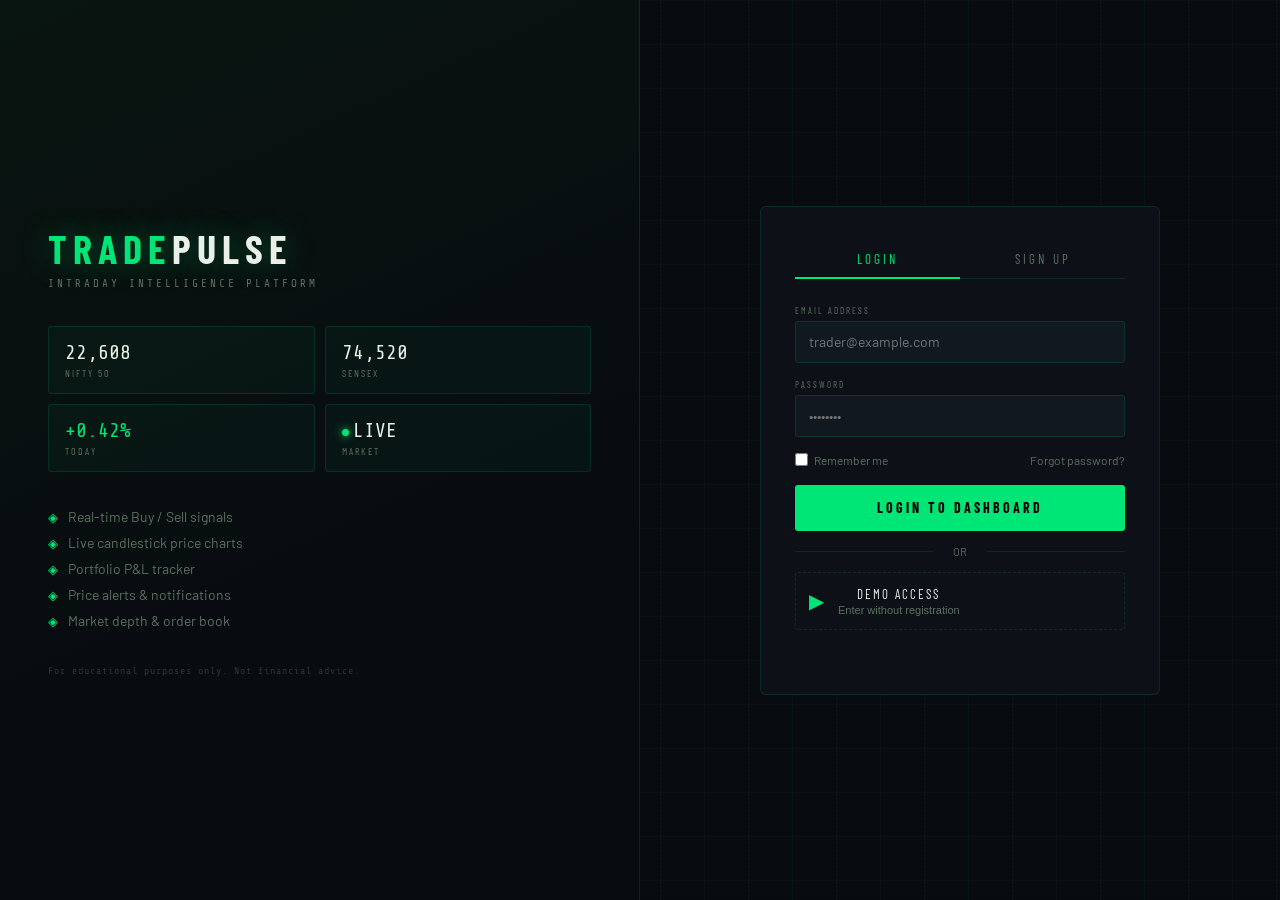
==== login.html @ 4182747b "TradePulse AI trading platform with real NSE market data - Flask backend serving real prices, indice" ====
<!DOCTYPE html>
<html lang="en">
<head>
<meta charset="UTF-8"/>
<meta name="viewport" content="width=device-width, initial-scale=1.0"/>
<title>TradePulse — Login</title>
<style>
@import url('https://fonts.googleapis.com/css2?family=Share+Tech+Mono&family=Barlow+Condensed:wght@400;600;700&family=Barlow:wght@300;400;500&display=swap');

*,*::before,*::after{box-sizing:border-box;margin:0;padding:0}
:root{
  --bg:#080c10;--bg2:#0d1117;--bg3:#111820;
  --border:rgba(0,200,120,0.15);--border2:rgba(0,200,120,0.3);
  --green:#00e676;--red:#ff4b4b;--amber:#ffb800;
  --text:#e8f0e8;--muted:#5a7060;
  --mono:'Share Tech Mono',monospace;
  --sans:'Barlow',sans-serif;
  --cond:'Barlow Condensed',sans-serif;
}
html,body{height:100%;font-family:var(--sans);background:var(--bg);color:var(--text);overflow-x:hidden}

/* GRID BG */
body::before{content:'';position:fixed;inset:0;z-index:0;
  background-image:linear-gradient(rgba(0,230,118,0.04) 1px,transparent 1px),linear-gradient(90deg,rgba(0,230,118,0.04) 1px,transparent 1px);
  background-size:44px 44px;animation:gridMove 25s linear infinite;pointer-events:none}
@keyframes gridMove{from{background-position:0 0}to{background-position:44px 44px}}

/* SCANLINES */
body::after{content:'';position:fixed;inset:0;z-index:0;
  background:repeating-linear-gradient(0deg,transparent,transparent 2px,rgba(0,0,0,0.04) 2px,rgba(0,0,0,0.04) 4px);
  pointer-events:none}

.page{position:relative;z-index:1;display:grid;grid-template-columns:1fr 1fr;min-height:100vh}

/* LEFT */
.left{background:linear-gradient(155deg,#091510 0%,#080c10 60%);border-right:1px solid var(--border);
  padding:56px 48px;display:flex;flex-direction:column;justify-content:center;gap:36px}
.brand-logo{font-family:var(--cond);font-size:40px;font-weight:700;letter-spacing:6px;
  color:var(--green);text-shadow:0 0 30px rgba(0,230,118,0.35)}
.brand-logo span{color:var(--text)}
.brand-tag{font-family:var(--mono);font-size:11px;letter-spacing:3px;color:var(--muted);margin-top:5px}
.stats-grid{display:grid;grid-template-columns:1fr 1fr;gap:10px}
.stat{background:rgba(0,230,118,0.04);border:1px solid var(--border);border-radius:4px;padding:14px 16px}
.stat-val{font-family:var(--mono);font-size:20px;color:var(--text);margin-bottom:3px}
.stat-val.up{color:var(--green)}
.stat-lbl{font-family:var(--cond);font-size:10px;letter-spacing:2px;color:var(--muted);text-transform:uppercase}
.features{display:flex;flex-direction:column;gap:9px}
.feat{display:flex;align-items:center;gap:10px;font-size:14px;color:var(--muted)}
.feat-icon{color:var(--green);font-size:13px;flex-shrink:0}
.disc{font-family:var(--mono);font-size:10px;color:var(--muted);opacity:0.4;letter-spacing:1px}

/* RIGHT */
.right{display:flex;align-items:center;justify-content:center;padding:40px}
.card{width:100%;max-width:400px;background:var(--bg2);border:1px solid var(--border);border-radius:6px;padding:34px}

/* TABS */
.tabs{display:flex;margin-bottom:26px;border-bottom:1px solid var(--border)}
.tab{flex:1;background:none;border:none;padding:10px;cursor:pointer;
  font-family:var(--cond);font-size:13px;letter-spacing:3px;color:var(--muted);
  text-transform:uppercase;border-bottom:2px solid transparent;margin-bottom:-1px;transition:all 0.2s}
.tab.active{color:var(--green);border-bottom-color:var(--green)}
.tab:hover{color:var(--text)}

/* FORM */
.fg{margin-bottom:16px}
.fl{display:block;font-family:var(--cond);font-size:9px;letter-spacing:2px;color:var(--muted);margin-bottom:5px;text-transform:uppercase}
.fi{width:100%;background:var(--bg3);border:1px solid var(--border);border-radius:3px;
  height:42px;padding:0 13px;color:var(--text);font-family:var(--sans);font-size:14px;
  outline:none;transition:border-color 0.2s;-webkit-appearance:none}
.fi:focus{border-color:var(--green);box-shadow:0 0 10px rgba(0,230,118,0.1)}
.fi option{background:var(--bg2)}
select.fi{cursor:pointer}

.rem-row{display:flex;justify-content:space-between;align-items:center;margin-bottom:18px;font-size:12px}
.ck-lbl{display:flex;align-items:center;gap:6px;color:var(--muted);cursor:pointer}
.ck-lbl input{accent-color:var(--green)}
.fgt{color:var(--muted);text-decoration:none;font-size:12px;transition:color 0.2s}
.fgt:hover{color:var(--green)}

.btn-login{width:100%;height:46px;background:var(--green);color:#000;border:none;border-radius:3px;
  cursor:pointer;font-family:var(--cond);font-size:14px;font-weight:700;letter-spacing:3px;
  text-transform:uppercase;transition:all 0.2s;margin-bottom:14px}
.btn-login:hover{background:#00ff88;box-shadow:0 0 20px rgba(0,230,118,0.3)}

.divider{text-align:center;position:relative;margin:0 0 14px;font-size:11px;color:var(--muted)}
.divider::before,.divider::after{content:'';position:absolute;top:50%;width:42%;height:0.5px;background:var(--border)}
.divider::before{left:0}.divider::after{right:0}

.demo-btn{display:flex;align-items:center;gap:14px;padding:13px;border:1px dashed var(--border);
  border-radius:3px;cursor:pointer;transition:border-color 0.2s;width:100%;background:none}
.demo-btn:hover{border-color:var(--green)}
.demo-icon{color:var(--green);font-size:20px;line-height:1}
.demo-title{font-family:var(--cond);font-size:13px;letter-spacing:2px;color:var(--text);display:block}
.demo-sub{font-size:11px;color:var(--muted);margin-top:2px;display:block}

.err{margin-top:12px;font-size:12px;color:var(--red);font-family:var(--mono);letter-spacing:1px;
  min-height:18px;text-align:center}

/* BLINK */
@keyframes blink{0%,100%{opacity:1}50%{opacity:0.2}}
.live-dot{display:inline-block;width:7px;height:7px;border-radius:50%;background:var(--green);
  box-shadow:0 0 8px var(--green);animation:blink 1.4s infinite;vertical-align:middle;margin-right:4px}

@media(max-width:768px){.page{grid-template-columns:1fr}.left{display:none}}
</style>
</head>
<body>
<div class="page">

  <!-- LEFT BRANDING -->
  <div class="left">
    <div>
      <div class="brand-logo">TRADE<span>PULSE</span></div>
      <div class="brand-tag">INTRADAY INTELLIGENCE PLATFORM</div>
    </div>
    <div class="stats-grid">
      <div class="stat"><div class="stat-val" id="lNifty">22,608</div><div class="stat-lbl">NIFTY 50</div></div>
      <div class="stat"><div class="stat-val" id="lSensex">74,520</div><div class="stat-lbl">SENSEX</div></div>
      <div class="stat"><div class="stat-val up">+0.42%</div><div class="stat-lbl">TODAY</div></div>
      <div class="stat"><div class="stat-val"><span class="live-dot"></span>LIVE</div><div class="stat-lbl">MARKET</div></div>
    </div>
    <div class="features">
      <div class="feat"><span class="feat-icon">◈</span> Real-time Buy / Sell signals</div>
      <div class="feat"><span class="feat-icon">◈</span> Live candlestick price charts</div>
      <div class="feat"><span class="feat-icon">◈</span> Portfolio P&amp;L tracker</div>
      <div class="feat"><span class="feat-icon">◈</span> Price alerts &amp; notifications</div>
      <div class="feat"><span class="feat-icon">◈</span> Market depth &amp; order book</div>
    </div>
    <div class="disc">For educational purposes only. Not financial advice.</div>
  </div>

  <!-- RIGHT FORM -->
  <div class="right">
    <div class="card">
      <div class="tabs">
        <button class="tab active" id="tabLogin" onclick="switchTab('login')">LOGIN</button>
        <button class="tab" id="tabSignup" onclick="switchTab('signup')">SIGN UP</button>
      </div>

      <!-- LOGIN -->
      <div id="loginForm">
        <div class="fg"><label class="fl">Email Address</label><input type="email" class="fi" id="loginEmail" placeholder="trader@example.com"/></div>
        <div class="fg"><label class="fl">Password</label><input type="password" class="fi" id="loginPass" placeholder="••••••••"/></div>
        <div class="rem-row">
          <label class="ck-lbl"><input type="checkbox"/> Remember me</label>
          <a href="#" class="fgt">Forgot password?</a>
        </div>
        <button class="btn-login" onclick="handleLogin()" id="loginBtn">LOGIN TO DASHBOARD</button>
        <div class="divider">OR</div>
        <button class="demo-btn" onclick="demoLogin()">
          <span class="demo-icon">▶</span>
          <span><span class="demo-title">DEMO ACCESS</span><span class="demo-sub">Enter without registration</span></span>
        </button>
      </div>

      <!-- SIGNUP -->
      <div id="signupForm" style="display:none">
        <div class="fg"><label class="fl">Full Name</label><input type="text" class="fi" id="signupName" placeholder="Your Full Name"/></div>
        <div class="fg"><label class="fl">Email Address</label><input type="email" class="fi" id="signupEmail" placeholder="trader@example.com"/></div>
        <div class="fg"><label class="fl">Password</label><input type="password" class="fi" id="signupPass" placeholder="Minimum 6 characters"/></div>
        <div class="fg">
          <label class="fl">Trading Experience</label>
          <select class="fi" id="signupExp">
            <option value="">Select level...</option>
            <option>Beginner (0–1 year)</option>
            <option>Intermediate (1–3 years)</option>
            <option>Expert (3+ years)</option>
          </select>
        </div>
        <button class="btn-login" onclick="handleSignup()">CREATE ACCOUNT</button>
      </div>

      <div class="err" id="errMsg"></div>
    </div>
  </div>
</div>

<script>
// Animate live stats
setInterval(()=>{
  const n=document.getElementById('lNifty'), s=document.getElementById('lSensex');
  if(n) n.textContent=(22600+Math.random()*40).toFixed(0).replace(/\B(?=(\d{3})+(?!\d))/g,',');
  if(s) s.textContent=(74500+Math.random()*80).toFixed(0).replace(/\B(?=(\d{3})+(?!\d))/g,',');
},2000);

function switchTab(t){
  document.getElementById('loginForm').style.display  = t==='login'  ?'block':'none';
  document.getElementById('signupForm').style.display = t==='signup' ?'block':'none';
  document.getElementById('tabLogin').classList.toggle('active',  t==='login');
  document.getElementById('tabSignup').classList.toggle('active', t==='signup');
  document.getElementById('errMsg').textContent='';
}
function showErr(m){document.getElementById('errMsg').textContent=m}

function handleLogin(){
  const email=document.getElementById('loginEmail').value.trim();
  const pass =document.getElementById('loginPass').value;
  if(!email||!pass){showErr('⚠ Please fill all fields');return}
  const users=JSON.parse(localStorage.getItem('tp_users')||'[]');
  const user =users.find(u=>u.email===email&&u.pass===pass);
  if(!user){showErr('⚠ Invalid email or password');return}
  localStorage.setItem('tp_loggedin',JSON.stringify({name:user.name,email:user.email}));
  document.getElementById('loginBtn').textContent='LOADING...';
  setTimeout(()=>{window.location.href='index.html'},500);
}
function handleSignup(){
  const name =document.getElementById('signupName').value.trim();
  const email=document.getElementById('signupEmail').value.trim();
  const pass =document.getElementById('signupPass').value;
  if(!name||!email||!pass){showErr('⚠ Please fill all fields');return}
  if(pass.length<6){showErr('⚠ Password must be 6+ characters');return}
  const users=JSON.parse(localStorage.getItem('tp_users')||'[]');
  if(users.find(u=>u.email===email)){showErr('⚠ Email already registered');return}
  users.push({name,email,pass});
  localStorage.setItem('tp_users',JSON.stringify(users));
  localStorage.setItem('tp_loggedin',JSON.stringify({name,email}));
  setTimeout(()=>{window.location.href='index.html'},300);
}
function demoLogin(){
  localStorage.setItem('tp_loggedin',JSON.stringify({name:'Demo Trader',email:'demo@tradepulse.in'}));
  window.location.href='index.html';
}
document.addEventListener('keydown',e=>{
  if(e.key!=='Enter')return;
  const isLogin=document.getElementById('loginForm').style.display!=='none';
  isLogin?handleLogin():handleSignup();
});
</script>
</body>
</html>
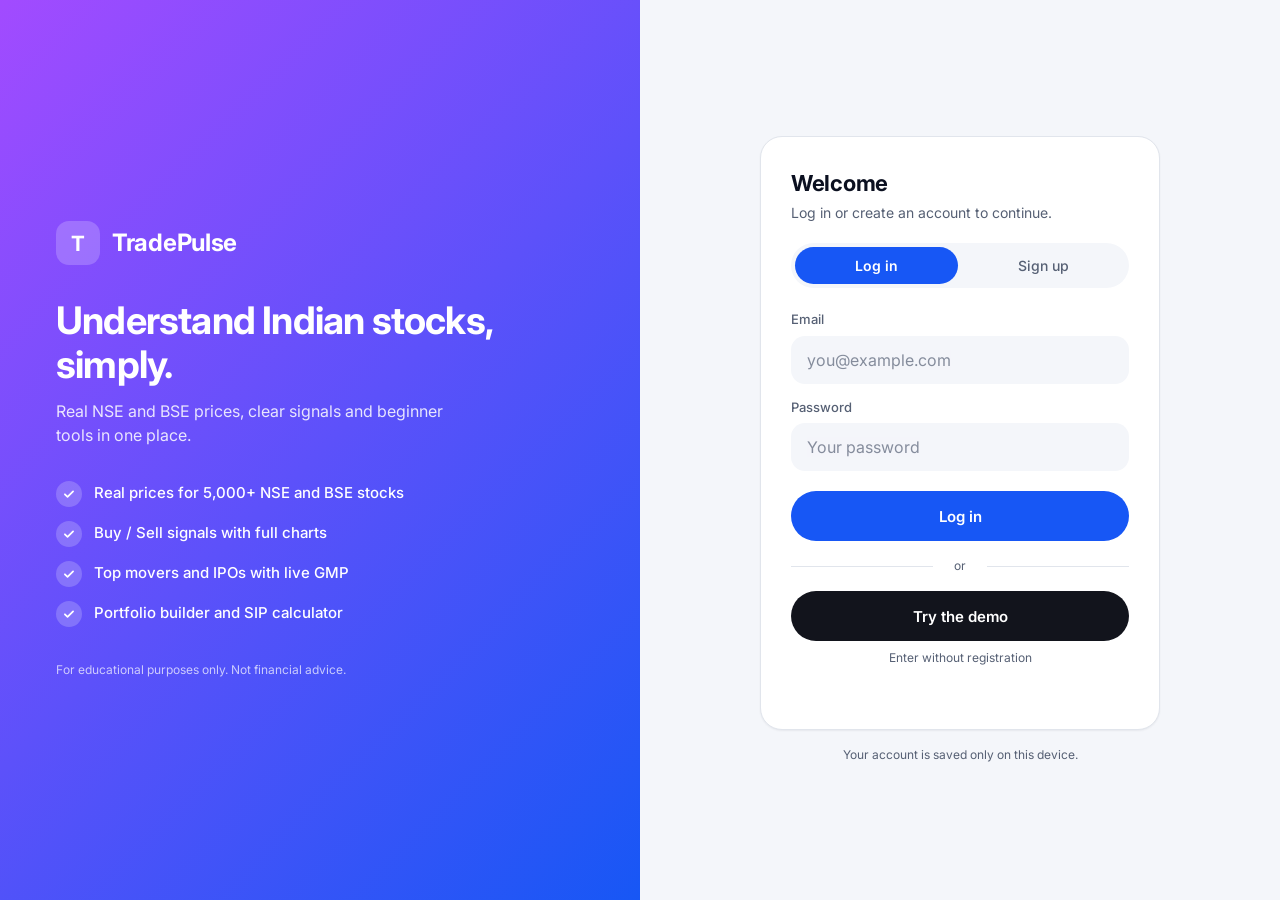
==== commit 981bbdf5: "Login page in the new design - Gradient brand panel with the app's real features, clean form card, l" ====
--- a/login.html
+++ b/login.html
@@ -2,106 +2,91 @@
 <html lang="en">
 <head>
 <meta charset="UTF-8"/>
-<meta name="viewport" content="width=device-width, initial-scale=1.0"/>
+<meta name="viewport" content="width=device-width, initial-scale=1.0, viewport-fit=cover"/>
 <title>TradePulse — Login</title>
+<!-- phone app (PWA): install from the browser, opens full-screen like an app -->
+<link rel="manifest" href="/manifest.json"/>
+<meta name="theme-color" content="#f4f6fa" id="themeMeta"/>
+<link rel="icon" href="/icon-192.png"/>
+<link rel="apple-touch-icon" href="/apple-touch-icon.png"/>
+<meta name="mobile-web-app-capable" content="yes"/>
+<meta name="apple-mobile-web-app-capable" content="yes"/>
+<meta name="apple-mobile-web-app-status-bar-style" content="default"/>
+<script>
+// same light / dark look as the app
+try{document.documentElement.dataset.theme=localStorage.getItem('tp_theme')||'light'}catch(e){document.documentElement.dataset.theme='light'}
+if(document.documentElement.dataset.theme==='dark')document.getElementById('themeMeta').content='#0b0b0d';
+if('serviceWorker' in navigator&&location.protocol.startsWith('http'))navigator.serviceWorker.register('/sw.js').catch(()=>{});
+// start waking the free server while the user logs in (it sleeps after 15 min without visitors)
+if(location.protocol.startsWith('http')&&location.port!=='5500')fetch('/api/status').catch(()=>{});</script>
 <style>
-@import url('https://fonts.googleapis.com/css2?family=Share+Tech+Mono&family=Barlow+Condensed:wght@400;600;700&family=Barlow:wght@300;400;500&display=swap');
+@import url('https://fonts.googleapis.com/css2?family=Inter:wght@400;500;600;700&display=swap');
 
 *,*::before,*::after{box-sizing:border-box;margin:0;padding:0}
 :root{
-  --bg:#080c10;--bg2:#0d1117;--bg3:#111820;
-  --border:rgba(0,200,120,0.15);--border2:rgba(0,200,120,0.3);
-  --green:#00e676;--red:#ff4b4b;--amber:#ffb800;
-  --text:#e8f0e8;--muted:#5a7060;
-  --mono:'Share Tech Mono',monospace;
-  --sans:'Barlow',sans-serif;
-  --cond:'Barlow Condensed',sans-serif;
-}
-html,body{height:100%;font-family:var(--sans);background:var(--bg);color:var(--text);overflow-x:hidden}
-
-/* GRID BG */
-body::before{content:'';position:fixed;inset:0;z-index:0;
-  background-image:linear-gradient(rgba(0,230,118,0.04) 1px,transparent 1px),linear-gradient(90deg,rgba(0,230,118,0.04) 1px,transparent 1px);
-  background-size:44px 44px;animation:gridMove 25s linear infinite;pointer-events:none}
-@keyframes gridMove{from{background-position:0 0}to{background-position:44px 44px}}
-
-/* SCANLINES */
-body::after{content:'';position:fixed;inset:0;z-index:0;
-  background:repeating-linear-gradient(0deg,transparent,transparent 2px,rgba(0,0,0,0.04) 2px,rgba(0,0,0,0.04) 4px);
-  pointer-events:none}
-
-.page{position:relative;z-index:1;display:grid;grid-template-columns:1fr 1fr;min-height:100vh}
-
-/* LEFT */
-.left{background:linear-gradient(155deg,#091510 0%,#080c10 60%);border-right:1px solid var(--border);
-  padding:56px 48px;display:flex;flex-direction:column;justify-content:center;gap:36px}
-.brand-logo{font-family:var(--cond);font-size:40px;font-weight:700;letter-spacing:6px;
-  color:var(--green);text-shadow:0 0 30px rgba(0,230,118,0.35)}
-.brand-logo span{color:var(--text)}
-.brand-tag{font-family:var(--mono);font-size:11px;letter-spacing:3px;color:var(--muted);margin-top:5px}
-.stats-grid{display:grid;grid-template-columns:1fr 1fr;gap:10px}
-.stat{background:rgba(0,230,118,0.04);border:1px solid var(--border);border-radius:4px;padding:14px 16px}
-.stat-val{font-family:var(--mono);font-size:20px;color:var(--text);margin-bottom:3px}
-.stat-val.up{color:var(--green)}
-.stat-lbl{font-family:var(--cond);font-size:10px;letter-spacing:2px;color:var(--muted);text-transform:uppercase}
-.features{display:flex;flex-direction:column;gap:9px}
-.feat{display:flex;align-items:center;gap:10px;font-size:14px;color:var(--muted)}
-.feat-icon{color:var(--green);font-size:13px;flex-shrink:0}
-.disc{font-family:var(--mono);font-size:10px;color:var(--muted);opacity:0.4;letter-spacing:1px}
-
-/* RIGHT */
-.right{display:flex;align-items:center;justify-content:center;padding:40px}
-.card{width:100%;max-width:400px;background:var(--bg2);border:1px solid var(--border);border-radius:6px;padding:34px}
-
-/* TABS */
-.tabs{display:flex;margin-bottom:26px;border-bottom:1px solid var(--border)}
-.tab{flex:1;background:none;border:none;padding:10px;cursor:pointer;
-  font-family:var(--cond);font-size:13px;letter-spacing:3px;color:var(--muted);
-  text-transform:uppercase;border-bottom:2px solid transparent;margin-bottom:-1px;transition:all 0.2s}
-.tab.active{color:var(--green);border-bottom-color:var(--green)}
-.tab:hover{color:var(--text)}
-
-/* FORM */
-.fg{margin-bottom:16px}
-.fl{display:block;font-family:var(--cond);font-size:9px;letter-spacing:2px;color:var(--muted);margin-bottom:5px;text-transform:uppercase}
-.fi{width:100%;background:var(--bg3);border:1px solid var(--border);border-radius:3px;
-  height:42px;padding:0 13px;color:var(--text);font-family:var(--sans);font-size:14px;
-  outline:none;transition:border-color 0.2s;-webkit-appearance:none}
-.fi:focus{border-color:var(--green);box-shadow:0 0 10px rgba(0,230,118,0.1)}
+  --bg:#f4f6fa;--bg2:#ffffff;--bg3:#f4f6fa;--border:#e1e5ec;
+  --pri:#1757f5;--pri-soft:rgba(23,87,245,0.09);--red:#e5372b;
+  --text:#0b1020;--muted:#566074;
+  --grad:linear-gradient(135deg,#a24bff 0%,#1757f5 100%);
+  --dark-btn:#12141c;--dark-btn-t:#ffffff;
+}
+:root[data-theme="dark"]{
+  --bg:#0b0b0d;--bg2:#17171a;--bg3:#202024;--border:#26262b;
+  --pri:#2f6bff;--pri-soft:rgba(47,107,255,0.16);--red:#ff5a52;
+  --text:#f7f8fa;--muted:#a3a8b4;
+  --dark-btn:#26262b;--dark-btn-t:#f7f8fa;
+}
+html,body{height:100%}
+body{font-family:'Inter',system-ui,sans-serif;background:var(--bg);color:var(--text);font-size:14px;line-height:1.5;overflow-x:hidden;text-rendering:optimizeLegibility}
+button,input,select{font-family:inherit}
+
+.page{display:grid;grid-template-columns:1fr 1fr;min-height:100vh}
+
+/* LEFT — brand panel */
+.left{background:var(--grad);color:#fff;padding:56px;display:flex;flex-direction:column;justify-content:center;gap:34px}
+.brand{display:flex;align-items:center;gap:12px;font-weight:700;font-size:24px;letter-spacing:-0.3px}
+.brand-mark{width:44px;height:44px;border-radius:13px;background:rgba(255,255,255,0.2);display:flex;align-items:center;justify-content:center;font-size:21px}
+.left h1{font-size:38px;line-height:1.15;font-weight:700;letter-spacing:-0.8px;max-width:440px}
+.left p{font-size:16px;opacity:0.85;max-width:420px;margin-top:12px}
+.features{display:flex;flex-direction:column;gap:14px}
+.feat{display:flex;align-items:center;gap:12px;font-size:15px;font-weight:500}
+.feat i{width:26px;height:26px;border-radius:50%;background:rgba(255,255,255,0.2);display:flex;align-items:center;justify-content:center;flex-shrink:0}
+.feat svg{width:14px;height:14px;fill:none;stroke:#fff;stroke-width:3;stroke-linecap:round;stroke-linejoin:round}
+.disc{font-size:12px;opacity:0.7}
+
+/* RIGHT — form */
+.right{display:flex;flex-direction:column;align-items:center;justify-content:center;padding:40px 20px}
+.card{width:100%;max-width:400px;background:var(--bg2);border:1px solid var(--border);border-radius:22px;padding:30px;box-shadow:0 1px 2px rgba(16,24,40,0.06)}
+.card h2{font-size:22px;font-weight:700;letter-spacing:-0.3px}
+.card .sub{font-size:14px;color:var(--muted);margin:2px 0 20px}
+.tabs{display:flex;gap:4px;padding:4px;border-radius:999px;background:var(--bg3);margin-bottom:22px}
+.tab{flex:1;background:none;border:none;padding:10px;border-radius:999px;cursor:pointer;font-size:14px;font-weight:500;color:var(--muted)}
+.tab.active{background:var(--pri);color:#fff;font-weight:600}
+.fg{margin-bottom:14px}
+.fl{display:block;font-size:13px;font-weight:500;color:var(--muted);margin-bottom:6px}
+.fi{width:100%;background:var(--bg3);border:1.5px solid transparent;border-radius:14px;height:48px;padding:0 15px;color:var(--text);font-size:16px;outline:none;transition:border-color .15s;-webkit-appearance:none;appearance:none}
+.fi::placeholder{color:var(--muted);opacity:0.7}
+.fi:focus{border-color:var(--pri)}
 .fi option{background:var(--bg2)}
 select.fi{cursor:pointer}
-
-.rem-row{display:flex;justify-content:space-between;align-items:center;margin-bottom:18px;font-size:12px}
-.ck-lbl{display:flex;align-items:center;gap:6px;color:var(--muted);cursor:pointer}
-.ck-lbl input{accent-color:var(--green)}
-.fgt{color:var(--muted);text-decoration:none;font-size:12px;transition:color 0.2s}
-.fgt:hover{color:var(--green)}
-
-.btn-login{width:100%;height:46px;background:var(--green);color:#000;border:none;border-radius:3px;
-  cursor:pointer;font-family:var(--cond);font-size:14px;font-weight:700;letter-spacing:3px;
-  text-transform:uppercase;transition:all 0.2s;margin-bottom:14px}
-.btn-login:hover{background:#00ff88;box-shadow:0 0 20px rgba(0,230,118,0.3)}
-
-.divider{text-align:center;position:relative;margin:0 0 14px;font-size:11px;color:var(--muted)}
-.divider::before,.divider::after{content:'';position:absolute;top:50%;width:42%;height:0.5px;background:var(--border)}
+.btn-login{width:100%;height:50px;background:var(--pri);color:#fff;border:none;border-radius:999px;cursor:pointer;font-size:15px;font-weight:600;margin-top:6px;transition:filter .15s}
+.btn-login:hover{filter:brightness(1.08)}
+.divider{text-align:center;position:relative;margin:16px 0;font-size:12px;color:var(--muted)}
+.divider::before,.divider::after{content:'';position:absolute;top:50%;width:42%;height:1px;background:var(--border)}
 .divider::before{left:0}.divider::after{right:0}
-
-.demo-btn{display:flex;align-items:center;gap:14px;padding:13px;border:1px dashed var(--border);
-  border-radius:3px;cursor:pointer;transition:border-color 0.2s;width:100%;background:none}
-.demo-btn:hover{border-color:var(--green)}
-.demo-icon{color:var(--green);font-size:20px;line-height:1}
-.demo-title{font-family:var(--cond);font-size:13px;letter-spacing:2px;color:var(--text);display:block}
-.demo-sub{font-size:11px;color:var(--muted);margin-top:2px;display:block}
-
-.err{margin-top:12px;font-size:12px;color:var(--red);font-family:var(--mono);letter-spacing:1px;
-  min-height:18px;text-align:center}
-
-/* BLINK */
-@keyframes blink{0%,100%{opacity:1}50%{opacity:0.2}}
-.live-dot{display:inline-block;width:7px;height:7px;border-radius:50%;background:var(--green);
-  box-shadow:0 0 8px var(--green);animation:blink 1.4s infinite;vertical-align:middle;margin-right:4px}
-
-@media(max-width:768px){.page{grid-template-columns:1fr}.left{display:none}}
+.demo-btn{width:100%;height:50px;background:var(--dark-btn);color:var(--dark-btn-t);border:none;border-radius:999px;cursor:pointer;font-size:15px;font-weight:600}
+.demo-sub{text-align:center;font-size:12px;color:var(--muted);margin-top:8px}
+.err{margin-top:12px;font-size:13px;font-weight:500;color:var(--red);min-height:20px;text-align:center}
+.note{max-width:400px;text-align:center;font-size:12px;color:var(--muted);margin-top:16px}
+
+.m-brand{display:none}
+@media(max-width:820px){
+  .page{grid-template-columns:1fr}.left{display:none}
+  .right{padding:28px 16px}
+  .m-brand{display:flex;flex-direction:column;align-items:center;gap:10px;margin-bottom:22px;font-weight:700;font-size:22px;letter-spacing:-0.3px}
+  .m-brand .brand-mark{width:56px;height:56px;border-radius:17px;background:var(--grad);color:#fff;font-size:26px}
+  .card{padding:24px 20px}
+}
 </style>
 </head>
 <body>
@@ -109,57 +94,48 @@
 
   <!-- LEFT BRANDING -->
   <div class="left">
+    <div class="brand"><span class="brand-mark">T</span>TradePulse</div>
     <div>
-      <div class="brand-logo">TRADE<span>PULSE</span></div>
-      <div class="brand-tag">INTRADAY INTELLIGENCE PLATFORM</div>
-    </div>
-    <div class="stats-grid">
-      <div class="stat"><div class="stat-val" id="lNifty">22,608</div><div class="stat-lbl">NIFTY 50</div></div>
-      <div class="stat"><div class="stat-val" id="lSensex">74,520</div><div class="stat-lbl">SENSEX</div></div>
-      <div class="stat"><div class="stat-val up">+0.42%</div><div class="stat-lbl">TODAY</div></div>
-      <div class="stat"><div class="stat-val"><span class="live-dot"></span>LIVE</div><div class="stat-lbl">MARKET</div></div>
+      <h1>Understand Indian stocks, simply.</h1>
+      <p>Real NSE and BSE prices, clear signals and beginner tools in one place.</p>
     </div>
     <div class="features">
-      <div class="feat"><span class="feat-icon">◈</span> Real-time Buy / Sell signals</div>
-      <div class="feat"><span class="feat-icon">◈</span> Live candlestick price charts</div>
-      <div class="feat"><span class="feat-icon">◈</span> Portfolio P&amp;L tracker</div>
-      <div class="feat"><span class="feat-icon">◈</span> Price alerts &amp; notifications</div>
-      <div class="feat"><span class="feat-icon">◈</span> Market depth &amp; order book</div>
+      <div class="feat"><i><svg viewBox="0 0 24 24"><path d="M5 12.5l4.5 4.5L19 7.5"/></svg></i>Real prices for 5,000+ NSE and BSE stocks</div>
+      <div class="feat"><i><svg viewBox="0 0 24 24"><path d="M5 12.5l4.5 4.5L19 7.5"/></svg></i>Buy / Sell signals with full charts</div>
+      <div class="feat"><i><svg viewBox="0 0 24 24"><path d="M5 12.5l4.5 4.5L19 7.5"/></svg></i>Top movers and IPOs with live GMP</div>
+      <div class="feat"><i><svg viewBox="0 0 24 24"><path d="M5 12.5l4.5 4.5L19 7.5"/></svg></i>Portfolio builder and SIP calculator</div>
     </div>
     <div class="disc">For educational purposes only. Not financial advice.</div>
   </div>
 
   <!-- RIGHT FORM -->
   <div class="right">
+    <div class="m-brand"><span class="brand-mark">T</span>TradePulse</div>
     <div class="card">
+      <h2>Welcome</h2>
+      <div class="sub">Log in or create an account to continue.</div>
       <div class="tabs">
-        <button class="tab active" id="tabLogin" onclick="switchTab('login')">LOGIN</button>
-        <button class="tab" id="tabSignup" onclick="switchTab('signup')">SIGN UP</button>
+        <button class="tab active" id="tabLogin" onclick="switchTab('login')">Log in</button>
+        <button class="tab" id="tabSignup" onclick="switchTab('signup')">Sign up</button>
       </div>
 
       <!-- LOGIN -->
       <div id="loginForm">
-        <div class="fg"><label class="fl">Email Address</label><input type="email" class="fi" id="loginEmail" placeholder="trader@example.com"/></div>
-        <div class="fg"><label class="fl">Password</label><input type="password" class="fi" id="loginPass" placeholder="••••••••"/></div>
-        <div class="rem-row">
-          <label class="ck-lbl"><input type="checkbox"/> Remember me</label>
-          <a href="#" class="fgt">Forgot password?</a>
-        </div>
-        <button class="btn-login" onclick="handleLogin()" id="loginBtn">LOGIN TO DASHBOARD</button>
-        <div class="divider">OR</div>
-        <button class="demo-btn" onclick="demoLogin()">
-          <span class="demo-icon">▶</span>
-          <span><span class="demo-title">DEMO ACCESS</span><span class="demo-sub">Enter without registration</span></span>
-        </button>
+        <div class="fg"><label class="fl">Email</label><input type="email" class="fi" id="loginEmail" placeholder="you@example.com" autocomplete="email"/></div>
+        <div class="fg"><label class="fl">Password</label><input type="password" class="fi" id="loginPass" placeholder="Your password" autocomplete="current-password"/></div>
+        <button class="btn-login" onclick="handleLogin()" id="loginBtn">Log in</button>
+        <div class="divider">or</div>
+        <button class="demo-btn" onclick="demoLogin()">Try the demo</button>
+        <div class="demo-sub">Enter without registration</div>
       </div>
 
       <!-- SIGNUP -->
       <div id="signupForm" style="display:none">
-        <div class="fg"><label class="fl">Full Name</label><input type="text" class="fi" id="signupName" placeholder="Your Full Name"/></div>
-        <div class="fg"><label class="fl">Email Address</label><input type="email" class="fi" id="signupEmail" placeholder="trader@example.com"/></div>
-        <div class="fg"><label class="fl">Password</label><input type="password" class="fi" id="signupPass" placeholder="Minimum 6 characters"/></div>
+        <div class="fg"><label class="fl">Full name</label><input type="text" class="fi" id="signupName" placeholder="Your full name" autocomplete="name"/></div>
+        <div class="fg"><label class="fl">Email</label><input type="email" class="fi" id="signupEmail" placeholder="you@example.com" autocomplete="email"/></div>
+        <div class="fg"><label class="fl">Password</label><input type="password" class="fi" id="signupPass" placeholder="Minimum 6 characters" autocomplete="new-password"/></div>
         <div class="fg">
-          <label class="fl">Trading Experience</label>
+          <label class="fl">Trading experience</label>
           <select class="fi" id="signupExp">
             <option value="">Select level...</option>
             <option>Beginner (0–1 year)</option>
@@ -167,22 +143,16 @@
             <option>Expert (3+ years)</option>
           </select>
         </div>
-        <button class="btn-login" onclick="handleSignup()">CREATE ACCOUNT</button>
+        <button class="btn-login" onclick="handleSignup()">Create account</button>
       </div>
 
       <div class="err" id="errMsg"></div>
     </div>
+    <div class="note">Your account is saved only on this device.</div>
   </div>
 </div>
 
 <script>
-// Animate live stats
-setInterval(()=>{
-  const n=document.getElementById('lNifty'), s=document.getElementById('lSensex');
-  if(n) n.textContent=(22600+Math.random()*40).toFixed(0).replace(/\B(?=(\d{3})+(?!\d))/g,',');
-  if(s) s.textContent=(74500+Math.random()*80).toFixed(0).replace(/\B(?=(\d{3})+(?!\d))/g,',');
-},2000);
-
 function switchTab(t){
   document.getElementById('loginForm').style.display  = t==='login'  ?'block':'none';
   document.getElementById('signupForm').style.display = t==='signup' ?'block':'none';
@@ -200,7 +170,7 @@
   const user =users.find(u=>u.email===email&&u.pass===pass);
   if(!user){showErr('⚠ Invalid email or password');return}
   localStorage.setItem('tp_loggedin',JSON.stringify({name:user.name,email:user.email}));
-  document.getElementById('loginBtn').textContent='LOADING...';
+  document.getElementById('loginBtn').textContent='Loading…';
   setTimeout(()=>{window.location.href='index.html'},500);
 }
 function handleSignup(){
@@ -227,4 +197,4 @@
 });
 </script>
 </body>
-</html>+</html>
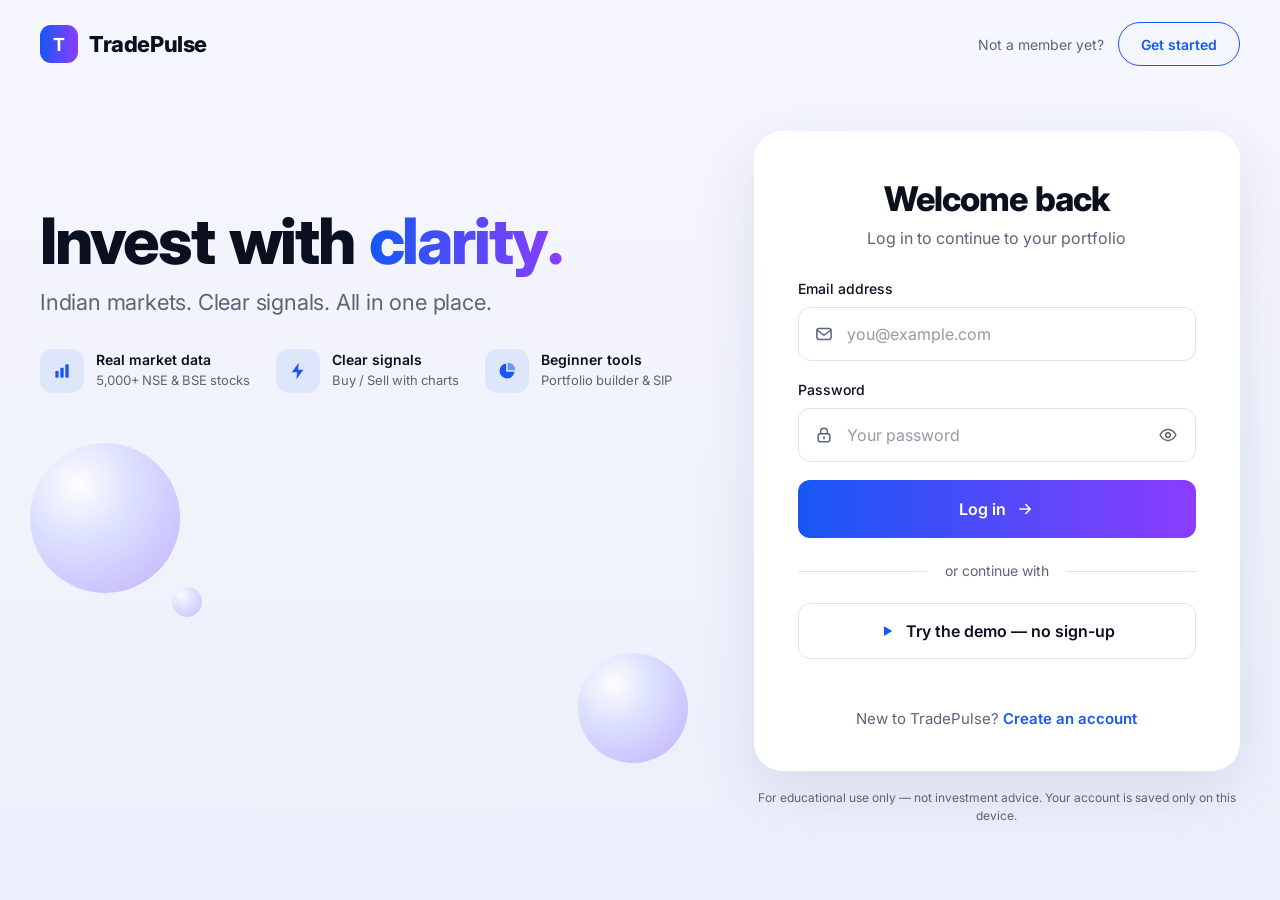
==== commit b60e3a10: "Login page: new layout with big headline, real live market picture and cleaner form - Left: headline" ====
--- a/login.html
+++ b/login.html
@@ -6,7 +6,7 @@
 <title>TradePulse — Login</title>
 <!-- phone app (PWA): install from the browser, opens full-screen like an app -->
 <link rel="manifest" href="/manifest.json"/>
-<meta name="theme-color" content="#f4f6fa" id="themeMeta"/>
+<meta name="theme-color" content="#f6f7fe" id="themeMeta"/>
 <link rel="icon" href="/icon-192.png"/>
 <link rel="apple-touch-icon" href="/apple-touch-icon.png"/>
 <meta name="mobile-web-app-capable" content="yes"/>
@@ -17,158 +17,248 @@
 try{document.documentElement.dataset.theme=localStorage.getItem('tp_theme')||'light'}catch(e){document.documentElement.dataset.theme='light'}
 if(document.documentElement.dataset.theme==='dark')document.getElementById('themeMeta').content='#0b0b0d';
 if('serviceWorker' in navigator&&location.protocol.startsWith('http'))navigator.serviceWorker.register('/sw.js').catch(()=>{});
-// start waking the free server while the user logs in (it sleeps after 15 min without visitors)
-if(location.protocol.startsWith('http')&&location.port!=='5500')fetch('/api/status').catch(()=>{});</script>
+</script>
 <style>
-@import url('https://fonts.googleapis.com/css2?family=Inter:wght@400;500;600;700&display=swap');
+@import url('https://fonts.googleapis.com/css2?family=Inter:wght@400;500;600;700;800&display=swap');
 
 *,*::before,*::after{box-sizing:border-box;margin:0;padding:0}
 :root{
-  --bg:#f4f6fa;--bg2:#ffffff;--bg3:#f4f6fa;--border:#e1e5ec;
-  --pri:#1757f5;--pri-soft:rgba(23,87,245,0.09);--red:#e5372b;
-  --text:#0b1020;--muted:#566074;
-  --grad:linear-gradient(135deg,#a24bff 0%,#1757f5 100%);
-  --dark-btn:#12141c;--dark-btn-t:#ffffff;
+  --bg:#f6f7fe;--bg-b:#eceffb;--card:#ffffff;--field:#ffffff;--border:#dfe3ee;
+  --pri:#1757f5;--pri-soft:rgba(23,87,245,0.09);--violet:#8b3dff;
+  --green:#0e9f5b;--red:#e5372b;
+  --text:#0b1020;--muted:#5b6478;
+  --grad:linear-gradient(90deg,#1757f5 0%,#8b3dff 100%);
+  --shadow:0 20px 60px rgba(40,56,120,0.12);
+  --chip-shadow:0 8px 24px rgba(40,56,120,0.10);
+  --orb:radial-gradient(circle at 32% 28%,#ffffff 0%,#d9dcff 38%,#b6a6ff 100%);
 }
 :root[data-theme="dark"]{
-  --bg:#0b0b0d;--bg2:#17171a;--bg3:#202024;--border:#26262b;
-  --pri:#2f6bff;--pri-soft:rgba(47,107,255,0.16);--red:#ff5a52;
+  --bg:#0b0b0d;--bg-b:#101018;--card:#17171a;--field:#202024;--border:#2c2c33;
+  --pri:#3d74ff;--pri-soft:rgba(61,116,255,0.16);--violet:#a06bff;
+  --green:#22c55e;--red:#ff5a52;
   --text:#f7f8fa;--muted:#a3a8b4;
-  --dark-btn:#26262b;--dark-btn-t:#f7f8fa;
-}
-html,body{height:100%}
-body{font-family:'Inter',system-ui,sans-serif;background:var(--bg);color:var(--text);font-size:14px;line-height:1.5;overflow-x:hidden;text-rendering:optimizeLegibility}
+  --shadow:0 20px 60px rgba(0,0,0,0.5);
+  --chip-shadow:0 8px 24px rgba(0,0,0,0.4);
+  --orb:radial-gradient(circle at 32% 28%,#5b5f9a 0%,#35357a 45%,#241c52 100%);
+}
+html,body{min-height:100%}
+body{font-family:'Inter',system-ui,sans-serif;background:linear-gradient(180deg,var(--bg) 0%,var(--bg-b) 100%) fixed;color:var(--text);font-size:14px;line-height:1.5;overflow-x:hidden;text-rendering:optimizeLegibility;font-variant-numeric:tabular-nums}
 button,input,select{font-family:inherit}
-
-.page{display:grid;grid-template-columns:1fr 1fr;min-height:100vh}
-
-/* LEFT — brand panel */
-.left{background:var(--grad);color:#fff;padding:56px;display:flex;flex-direction:column;justify-content:center;gap:34px}
-.brand{display:flex;align-items:center;gap:12px;font-weight:700;font-size:24px;letter-spacing:-0.3px}
-.brand-mark{width:44px;height:44px;border-radius:13px;background:rgba(255,255,255,0.2);display:flex;align-items:center;justify-content:center;font-size:21px}
-.left h1{font-size:38px;line-height:1.15;font-weight:700;letter-spacing:-0.8px;max-width:440px}
-.left p{font-size:16px;opacity:0.85;max-width:420px;margin-top:12px}
-.features{display:flex;flex-direction:column;gap:14px}
-.feat{display:flex;align-items:center;gap:12px;font-size:15px;font-weight:500}
-.feat i{width:26px;height:26px;border-radius:50%;background:rgba(255,255,255,0.2);display:flex;align-items:center;justify-content:center;flex-shrink:0}
-.feat svg{width:14px;height:14px;fill:none;stroke:#fff;stroke-width:3;stroke-linecap:round;stroke-linejoin:round}
-.disc{font-size:12px;opacity:0.7}
-
-/* RIGHT — form */
-.right{display:flex;flex-direction:column;align-items:center;justify-content:center;padding:40px 20px}
-.card{width:100%;max-width:400px;background:var(--bg2);border:1px solid var(--border);border-radius:22px;padding:30px;box-shadow:0 1px 2px rgba(16,24,40,0.06)}
-.card h2{font-size:22px;font-weight:700;letter-spacing:-0.3px}
-.card .sub{font-size:14px;color:var(--muted);margin:2px 0 20px}
-.tabs{display:flex;gap:4px;padding:4px;border-radius:999px;background:var(--bg3);margin-bottom:22px}
-.tab{flex:1;background:none;border:none;padding:10px;border-radius:999px;cursor:pointer;font-size:14px;font-weight:500;color:var(--muted)}
-.tab.active{background:var(--pri);color:#fff;font-weight:600}
-.fg{margin-bottom:14px}
-.fl{display:block;font-size:13px;font-weight:500;color:var(--muted);margin-bottom:6px}
-.fi{width:100%;background:var(--bg3);border:1.5px solid transparent;border-radius:14px;height:48px;padding:0 15px;color:var(--text);font-size:16px;outline:none;transition:border-color .15s;-webkit-appearance:none;appearance:none}
-.fi::placeholder{color:var(--muted);opacity:0.7}
-.fi:focus{border-color:var(--pri)}
-.fi option{background:var(--bg2)}
+.up{color:var(--green)}.dn{color:var(--red)}
+
+/* TOP BAR */
+.bar{max-width:1320px;margin:0 auto;padding:22px 40px;display:flex;align-items:center;justify-content:space-between}
+.brand{display:flex;align-items:center;gap:11px;font-weight:800;font-size:22px;letter-spacing:-0.4px}
+.brand-mark{width:38px;height:38px;border-radius:11px;background:var(--grad);color:#fff;display:flex;align-items:center;justify-content:center;font-size:18px;font-weight:700}
+.bar-r{display:flex;align-items:center;gap:14px;font-size:14px;color:var(--muted)}
+.btn-line{height:44px;padding:0 22px;border-radius:999px;border:1.5px solid var(--pri);background:none;color:var(--pri);font-size:14px;font-weight:600;cursor:pointer;transition:all .15s}
+.btn-line:hover{background:var(--pri-soft)}
+
+.page{max-width:1320px;margin:0 auto;padding:10px 40px 40px;display:grid;grid-template-columns:1.15fr 0.85fr;gap:56px;align-items:center;min-height:calc(100vh - 90px)}
+
+/* LEFT */
+.left{min-width:0}
+.left h1{font-size:64px;line-height:1.05;font-weight:800;letter-spacing:-2.2px}
+.left h1 span{background:var(--grad);-webkit-background-clip:text;background-clip:text;color:transparent}
+.tagline{font-size:22px;color:var(--muted);margin-top:12px;letter-spacing:-0.2px}
+.feats{display:flex;gap:26px;flex-wrap:wrap;margin-top:30px}
+.feat{display:flex;align-items:center;gap:12px}
+.feat i{width:44px;height:44px;border-radius:13px;background:var(--pri-soft);color:var(--pri);display:flex;align-items:center;justify-content:center;flex-shrink:0}
+.feat svg{width:20px;height:20px;fill:currentColor}
+.feat b{display:block;font-size:14px;font-weight:600;line-height:1.3}
+.feat small{font-size:13px;color:var(--muted)}
+
+/* live market picture (real data) */
+.viz{position:relative;height:330px;margin-top:26px}
+.orb{position:absolute;border-radius:50%;background:var(--orb);opacity:0.85}
+.orb.a{width:150px;height:150px;left:-10px;top:24px}
+.orb.b{width:30px;height:30px;left:132px;top:168px;opacity:0.7}
+.orb.c{width:110px;height:110px;right:10px;bottom:-14px}
+.line{position:absolute;left:8%;right:2%;top:14px;bottom:46px;opacity:0;transition:opacity .5s}
+.viz.on .line{opacity:1}
+.line svg{width:100%;height:100%;overflow:visible}
+.dot{position:absolute;width:14px;height:14px;border-radius:50%;background:var(--card);border:3.5px solid var(--violet);transform:translate(-50%,-50%)}
+.fcard{position:absolute;display:flex;align-items:center;gap:11px;background:var(--card);border-radius:14px;padding:10px 16px 10px 12px;box-shadow:var(--chip-shadow);opacity:0;transform:translateY(6px);transition:opacity .5s,transform .5s}
+.viz.on .fcard{opacity:1;transform:none}
+.fcard .ava{width:34px;height:34px;border-radius:50%;display:flex;align-items:center;justify-content:center;font-weight:700;font-size:14px;flex-shrink:0}
+.fcard b{display:block;font-size:12px;font-weight:600;color:var(--muted);line-height:1.2}
+.fcard .p{font-size:15px;font-weight:700;line-height:1.3}
+.fcard .c{font-size:12px;font-weight:600;line-height:1.2}
+.fcard.f1{left:27%;top:30%}
+.fcard.f2{left:57%;top:2%}
+.fcard.f3{left:50%;top:60%}
+.icard{position:absolute;left:0;bottom:0;display:flex;align-items:flex-end;gap:18px;background:var(--card);border-radius:18px;padding:16px 20px;box-shadow:var(--chip-shadow);opacity:0;transition:opacity .5s}
+.viz.on .icard{opacity:1}
+.icard small{display:block;font-size:12px;color:var(--muted);font-weight:500}
+.icard .v{font-size:23px;font-weight:700;letter-spacing:-0.5px;line-height:1.25}
+.icard .c{font-size:13px;font-weight:600}
+.icard svg{width:130px;height:46px;overflow:visible}
+.viz-note{position:absolute;right:136px;bottom:2px;font-size:11px;color:var(--muted);opacity:0;transition:opacity .5s}
+.viz.on .viz-note{opacity:1}
+
+/* RIGHT — form card */
+.card{width:100%;max-width:520px;margin-left:auto;background:var(--card);border-radius:28px;padding:48px 44px 40px;box-shadow:var(--shadow)}
+.card h2{font-size:34px;font-weight:800;letter-spacing:-1px;text-align:center;line-height:1.15}
+.card .sub{font-size:16px;color:var(--muted);text-align:center;margin:8px 0 28px}
+.fg{margin-bottom:18px}
+.fl{display:block;font-size:14px;font-weight:500;margin-bottom:8px}
+.field{position:relative}
+.field>svg{position:absolute;left:16px;top:50%;transform:translateY(-50%);width:20px;height:20px;fill:none;stroke:var(--muted);stroke-width:1.8;stroke-linecap:round;stroke-linejoin:round;pointer-events:none}
+.fi{width:100%;background:var(--field);border:1.5px solid var(--border);border-radius:12px;height:54px;padding:0 16px 0 48px;color:var(--text);font-size:16px;outline:none;transition:border-color .15s,box-shadow .15s;-webkit-appearance:none;appearance:none}
+.fi::placeholder{color:var(--muted);opacity:0.65}
+.fi:focus{border-color:var(--pri);box-shadow:0 0 0 4px var(--pri-soft)}
+.fi option{background:var(--card)}
 select.fi{cursor:pointer}
-.btn-login{width:100%;height:50px;background:var(--pri);color:#fff;border:none;border-radius:999px;cursor:pointer;font-size:15px;font-weight:600;margin-top:6px;transition:filter .15s}
-.btn-login:hover{filter:brightness(1.08)}
-.divider{text-align:center;position:relative;margin:16px 0;font-size:12px;color:var(--muted)}
-.divider::before,.divider::after{content:'';position:absolute;top:50%;width:42%;height:1px;background:var(--border)}
+.eye{position:absolute;right:8px;top:50%;transform:translateY(-50%);width:40px;height:40px;border:none;background:none;cursor:pointer;color:var(--muted);display:flex;align-items:center;justify-content:center}
+.eye svg{width:20px;height:20px;fill:none;stroke:currentColor;stroke-width:1.8;stroke-linecap:round;stroke-linejoin:round}
+.btn-main{width:100%;height:58px;background:var(--grad);color:#fff;border:none;border-radius:12px;cursor:pointer;font-size:16px;font-weight:600;margin-top:8px;display:flex;align-items:center;justify-content:center;gap:10px;transition:filter .15s,transform .1s}
+.btn-main:hover{filter:brightness(1.07)}
+.btn-main:active{transform:scale(0.99)}
+.btn-main svg{width:18px;height:18px;fill:none;stroke:#fff;stroke-width:2;stroke-linecap:round;stroke-linejoin:round}
+.divider{text-align:center;position:relative;margin:22px 0;font-size:14px;color:var(--muted)}
+.divider::before,.divider::after{content:'';position:absolute;top:50%;width:calc(50% - 70px);height:1px;background:var(--border)}
 .divider::before{left:0}.divider::after{right:0}
-.demo-btn{width:100%;height:50px;background:var(--dark-btn);color:var(--dark-btn-t);border:none;border-radius:999px;cursor:pointer;font-size:15px;font-weight:600}
-.demo-sub{text-align:center;font-size:12px;color:var(--muted);margin-top:8px}
-.err{margin-top:12px;font-size:13px;font-weight:500;color:var(--red);min-height:20px;text-align:center}
-.note{max-width:400px;text-align:center;font-size:12px;color:var(--muted);margin-top:16px}
-
-.m-brand{display:none}
-@media(max-width:820px){
-  .page{grid-template-columns:1fr}.left{display:none}
-  .right{padding:28px 16px}
-  .m-brand{display:flex;flex-direction:column;align-items:center;gap:10px;margin-bottom:22px;font-weight:700;font-size:22px;letter-spacing:-0.3px}
-  .m-brand .brand-mark{width:56px;height:56px;border-radius:17px;background:var(--grad);color:#fff;font-size:26px}
-  .card{padding:24px 20px}
+.btn-alt{width:100%;height:56px;background:var(--field);color:var(--text);border:1.5px solid var(--border);border-radius:12px;cursor:pointer;font-size:16px;font-weight:600;display:flex;align-items:center;justify-content:center;gap:10px;transition:border-color .15s}
+.btn-alt:hover{border-color:var(--pri)}
+.btn-alt svg{width:18px;height:18px;fill:var(--pri)}
+.err{margin-top:14px;font-size:14px;font-weight:500;color:var(--red);min-height:21px;text-align:center}
+.swap{text-align:center;font-size:15px;color:var(--muted);margin-top:14px}
+.swap a{color:var(--pri);font-weight:600;cursor:pointer}
+.legal{max-width:520px;margin:18px 0 0 auto;text-align:center;font-size:12px;color:var(--muted)}
+
+@media(max-width:1180px){.left h1{font-size:52px}.page{gap:36px}.feat small{display:none}}
+@media(max-width:940px){
+  .bar{padding:16px 18px}
+  .bar-r span{display:none}
+  .page{grid-template-columns:1fr;padding:6px 16px 32px;min-height:0;gap:22px}
+  .left h1{font-size:38px;letter-spacing:-1.2px;text-align:center}
+  .tagline{font-size:16px;text-align:center;margin-top:8px}
+  .feats,.viz{display:none}
+  .card{margin:0 auto;padding:30px 22px 26px;border-radius:24px}
+  .card h2{font-size:26px}
+  .card .sub{font-size:15px;margin-bottom:22px}
+  .legal{margin:16px auto 0}
 }
 </style>
 </head>
 <body>
+
+<div class="bar">
+  <div class="brand"><span class="brand-mark">T</span>TradePulse</div>
+  <div class="bar-r"><span id="barTxt">Not a member yet?</span><button class="btn-line" id="barBtn" onclick="switchTab(MODE==='login'?'signup':'login')">Get started</button></div>
+</div>
+
 <div class="page">
 
-  <!-- LEFT BRANDING -->
+  <!-- LEFT -->
   <div class="left">
-    <div class="brand"><span class="brand-mark">T</span>TradePulse</div>
-    <div>
-      <h1>Understand Indian stocks, simply.</h1>
-      <p>Real NSE and BSE prices, clear signals and beginner tools in one place.</p>
+    <h1>Invest with <span>clarity.</span></h1>
+    <div class="tagline">Indian markets. Clear signals. All in one place.</div>
+    <div class="feats">
+      <div class="feat"><i><svg viewBox="0 0 24 24"><rect x="4" y="12" width="4" height="8" rx="1"/><rect x="10" y="8" width="4" height="12" rx="1"/><rect x="16" y="4" width="4" height="16" rx="1"/></svg></i><div><b>Real market data</b><small>5,000+ NSE &amp; BSE stocks</small></div></div>
+      <div class="feat"><i><svg viewBox="0 0 24 24"><path d="M13 2L4.5 13.5H11L10 22l8.5-11.5H12z"/></svg></i><div><b>Clear signals</b><small>Buy / Sell with charts</small></div></div>
+      <div class="feat"><i><svg viewBox="0 0 24 24"><path d="M11 3a9 9 0 1 0 10 10h-10z"/><path d="M13 2v9h9a9 9 0 0 0-9-9z" opacity=".55"/></svg></i><div><b>Beginner tools</b><small>Portfolio builder &amp; SIP</small></div></div>
     </div>
-    <div class="features">
-      <div class="feat"><i><svg viewBox="0 0 24 24"><path d="M5 12.5l4.5 4.5L19 7.5"/></svg></i>Real prices for 5,000+ NSE and BSE stocks</div>
-      <div class="feat"><i><svg viewBox="0 0 24 24"><path d="M5 12.5l4.5 4.5L19 7.5"/></svg></i>Buy / Sell signals with full charts</div>
-      <div class="feat"><i><svg viewBox="0 0 24 24"><path d="M5 12.5l4.5 4.5L19 7.5"/></svg></i>Top movers and IPOs with live GMP</div>
-      <div class="feat"><i><svg viewBox="0 0 24 24"><path d="M5 12.5l4.5 4.5L19 7.5"/></svg></i>Portfolio builder and SIP calculator</div>
+
+    <!-- real NIFTY 50 line and real prices; hidden until the data arrives -->
+    <div class="viz" id="viz">
+      <div class="orb a"></div><div class="orb b"></div><div class="orb c"></div>
+      <div class="line">
+        <svg viewBox="0 0 700 260" preserveAspectRatio="none">
+          <defs>
+            <linearGradient id="gLine" x1="0" x2="1" y1="0" y2="0"><stop offset="0" stop-color="#1757f5"/><stop offset="1" stop-color="#8b3dff"/></linearGradient>
+            <linearGradient id="gArea" x1="0" x2="0" y1="0" y2="1"><stop offset="0" stop-color="#6b5bff" stop-opacity="0.22"/><stop offset="1" stop-color="#6b5bff" stop-opacity="0"/></linearGradient>
+          </defs>
+          <polygon id="bigArea" fill="url(#gArea)" points=""/>
+          <polyline id="bigLine" fill="none" stroke="url(#gLine)" stroke-width="3.5" stroke-linejoin="round" stroke-linecap="round" vector-effect="non-scaling-stroke" points=""/>
+        </svg>
+        <div class="dot" id="bigDot"></div>
+      </div>
+      <div class="fcard f1" id="f1"></div>
+      <div class="fcard f2" id="f2"></div>
+      <div class="fcard f3" id="f3"></div>
+      <div class="icard" id="icard"></div>
+      <div class="viz-note" id="vizNote"></div>
     </div>
-    <div class="disc">For educational purposes only. Not financial advice.</div>
   </div>
 
-  <!-- RIGHT FORM -->
-  <div class="right">
-    <div class="m-brand"><span class="brand-mark">T</span>TradePulse</div>
+  <!-- RIGHT -->
+  <div>
     <div class="card">
-      <h2>Welcome</h2>
-      <div class="sub">Log in or create an account to continue.</div>
-      <div class="tabs">
-        <button class="tab active" id="tabLogin" onclick="switchTab('login')">Log in</button>
-        <button class="tab" id="tabSignup" onclick="switchTab('signup')">Sign up</button>
-      </div>
+      <h2 id="cTitle">Welcome back</h2>
+      <div class="sub" id="cSub">Log in to continue to your portfolio</div>
 
       <!-- LOGIN -->
       <div id="loginForm">
-        <div class="fg"><label class="fl">Email</label><input type="email" class="fi" id="loginEmail" placeholder="you@example.com" autocomplete="email"/></div>
-        <div class="fg"><label class="fl">Password</label><input type="password" class="fi" id="loginPass" placeholder="Your password" autocomplete="current-password"/></div>
-        <button class="btn-login" onclick="handleLogin()" id="loginBtn">Log in</button>
-        <div class="divider">or</div>
-        <button class="demo-btn" onclick="demoLogin()">Try the demo</button>
-        <div class="demo-sub">Enter without registration</div>
+        <div class="fg"><label class="fl" for="loginEmail">Email address</label>
+          <div class="field"><svg viewBox="0 0 24 24"><rect x="3.5" y="5.5" width="17" height="13" rx="2.5"/><path d="M4 7.5l8 6 8-6"/></svg>
+            <input type="email" class="fi" id="loginEmail" placeholder="you@example.com" autocomplete="email"/></div></div>
+        <div class="fg"><label class="fl" for="loginPass">Password</label>
+          <div class="field"><svg viewBox="0 0 24 24"><rect x="5" y="10.5" width="14" height="9.5" rx="2.5"/><path d="M8 10.5V8a4 4 0 0 1 8 0v2.5M12 14.5v2"/></svg>
+            <input type="password" class="fi" id="loginPass" placeholder="Your password" autocomplete="current-password"/>
+            <button type="button" class="eye" onclick="togglePass('loginPass')" title="Show / hide password"><svg viewBox="0 0 24 24"><path d="M2.5 12S6 5.5 12 5.5 21.5 12 21.5 12 18 18.5 12 18.5 2.5 12 2.5 12z"/><circle cx="12" cy="12" r="2.8"/></svg></button></div></div>
+        <button class="btn-main" onclick="handleLogin()" id="loginBtn">Log in <svg viewBox="0 0 24 24"><path d="M5 12h14M13 6l6 6-6 6"/></svg></button>
+        <div class="divider">or continue with</div>
+        <button class="btn-alt" onclick="demoLogin()"><svg viewBox="0 0 24 24"><path d="M8 5.5v13l11-6.5z"/></svg>Try the demo — no sign-up</button>
       </div>
 
       <!-- SIGNUP -->
       <div id="signupForm" style="display:none">
-        <div class="fg"><label class="fl">Full name</label><input type="text" class="fi" id="signupName" placeholder="Your full name" autocomplete="name"/></div>
-        <div class="fg"><label class="fl">Email</label><input type="email" class="fi" id="signupEmail" placeholder="you@example.com" autocomplete="email"/></div>
-        <div class="fg"><label class="fl">Password</label><input type="password" class="fi" id="signupPass" placeholder="Minimum 6 characters" autocomplete="new-password"/></div>
-        <div class="fg">
-          <label class="fl">Trading experience</label>
-          <select class="fi" id="signupExp">
-            <option value="">Select level...</option>
-            <option>Beginner (0–1 year)</option>
-            <option>Intermediate (1–3 years)</option>
-            <option>Expert (3+ years)</option>
-          </select>
-        </div>
-        <button class="btn-login" onclick="handleSignup()">Create account</button>
+        <div class="fg"><label class="fl" for="signupName">Full name</label>
+          <div class="field"><svg viewBox="0 0 24 24"><circle cx="12" cy="8.5" r="3.8"/><path d="M4.5 20c.8-3.6 3.8-5.5 7.5-5.5s6.7 1.9 7.5 5.5"/></svg>
+            <input type="text" class="fi" id="signupName" placeholder="Your full name" autocomplete="name"/></div></div>
+        <div class="fg"><label class="fl" for="signupEmail">Email address</label>
+          <div class="field"><svg viewBox="0 0 24 24"><rect x="3.5" y="5.5" width="17" height="13" rx="2.5"/><path d="M4 7.5l8 6 8-6"/></svg>
+            <input type="email" class="fi" id="signupEmail" placeholder="you@example.com" autocomplete="email"/></div></div>
+        <div class="fg"><label class="fl" for="signupPass">Password</label>
+          <div class="field"><svg viewBox="0 0 24 24"><rect x="5" y="10.5" width="14" height="9.5" rx="2.5"/><path d="M8 10.5V8a4 4 0 0 1 8 0v2.5M12 14.5v2"/></svg>
+            <input type="password" class="fi" id="signupPass" placeholder="Minimum 6 characters" autocomplete="new-password"/>
+            <button type="button" class="eye" onclick="togglePass('signupPass')" title="Show / hide password"><svg viewBox="0 0 24 24"><path d="M2.5 12S6 5.5 12 5.5 21.5 12 21.5 12 18 18.5 12 18.5 2.5 12 2.5 12z"/><circle cx="12" cy="12" r="2.8"/></svg></button></div></div>
+        <div class="fg"><label class="fl" for="signupExp">Trading experience</label>
+          <div class="field"><svg viewBox="0 0 24 24"><path d="M4 19V5M4 19h16M8 15l3-4 3 2 5-7"/></svg>
+            <select class="fi" id="signupExp">
+              <option value="">Select level...</option>
+              <option>Beginner (0–1 year)</option>
+              <option>Intermediate (1–3 years)</option>
+              <option>Expert (3+ years)</option>
+            </select></div></div>
+        <button class="btn-main" onclick="handleSignup()">Create account <svg viewBox="0 0 24 24"><path d="M5 12h14M13 6l6 6-6 6"/></svg></button>
       </div>
 
       <div class="err" id="errMsg"></div>
+      <div class="swap" id="swap">New to TradePulse? <a onclick="switchTab('signup')">Create an account</a></div>
     </div>
-    <div class="note">Your account is saved only on this device.</div>
+    <div class="legal">For educational use only — not investment advice. Your account is saved only on this device.</div>
   </div>
 </div>
 
 <script>
+// ── LOG IN / SIGN UP (accounts are kept on this device) ──
+let MODE='login';
 function switchTab(t){
-  document.getElementById('loginForm').style.display  = t==='login'  ?'block':'none';
-  document.getElementById('signupForm').style.display = t==='signup' ?'block':'none';
-  document.getElementById('tabLogin').classList.toggle('active',  t==='login');
-  document.getElementById('tabSignup').classList.toggle('active', t==='signup');
+  MODE=t;
+  const login=t==='login';
+  document.getElementById('loginForm').style.display=login?'block':'none';
+  document.getElementById('signupForm').style.display=login?'none':'block';
+  document.getElementById('cTitle').textContent=login?'Welcome back':'Create your account';
+  document.getElementById('cSub').textContent=login?'Log in to continue to your portfolio':'It takes less than a minute';
+  document.getElementById('barTxt').textContent=login?'Not a member yet?':'Already a member?';
+  document.getElementById('barBtn').textContent=login?'Get started':'Log in';
+  document.getElementById('swap').innerHTML=login
+    ?'New to TradePulse? <a onclick="switchTab(\'signup\')">Create an account</a>'
+    :'Already have an account? <a onclick="switchTab(\'login\')">Log in</a>';
   document.getElementById('errMsg').textContent='';
 }
 function showErr(m){document.getElementById('errMsg').textContent=m}
+function togglePass(id){const i=document.getElementById(id);i.type=i.type==='password'?'text':'password'}
 
 function handleLogin(){
   const email=document.getElementById('loginEmail').value.trim();
   const pass =document.getElementById('loginPass').value;
-  if(!email||!pass){showErr('⚠ Please fill all fields');return}
+  if(!email||!pass){showErr('Please fill in both fields');return}
   const users=JSON.parse(localStorage.getItem('tp_users')||'[]');
   const user =users.find(u=>u.email===email&&u.pass===pass);
-  if(!user){showErr('⚠ Invalid email or password');return}
+  if(!user){showErr('Wrong email or password');return}
   localStorage.setItem('tp_loggedin',JSON.stringify({name:user.name,email:user.email}));
   document.getElementById('loginBtn').textContent='Loading…';
   setTimeout(()=>{window.location.href='index.html'},500);
@@ -177,10 +267,10 @@
   const name =document.getElementById('signupName').value.trim();
   const email=document.getElementById('signupEmail').value.trim();
   const pass =document.getElementById('signupPass').value;
-  if(!name||!email||!pass){showErr('⚠ Please fill all fields');return}
-  if(pass.length<6){showErr('⚠ Password must be 6+ characters');return}
+  if(!name||!email||!pass){showErr('Please fill in all fields');return}
+  if(pass.length<6){showErr('Password must be at least 6 characters');return}
   const users=JSON.parse(localStorage.getItem('tp_users')||'[]');
-  if(users.find(u=>u.email===email)){showErr('⚠ Email already registered');return}
+  if(users.find(u=>u.email===email)){showErr('This email is already registered');return}
   users.push({name,email,pass});
   localStorage.setItem('tp_users',JSON.stringify(users));
   localStorage.setItem('tp_loggedin',JSON.stringify({name,email}));
@@ -192,9 +282,67 @@
 }
 document.addEventListener('keydown',e=>{
   if(e.key!=='Enter')return;
-  const isLogin=document.getElementById('loginForm').style.display!=='none';
-  isLogin?handleLogin():handleSignup();
+  MODE==='login'?handleLogin():handleSignup();
 });
+
+// ── LIVE MARKET PICTURE — real NIFTY 50 line and real prices from the server (never made-up numbers).
+// Shows the last saved real data at once if this device has it, then the fresh data when the server answers.
+const BACKEND=(location.protocol==='file:'||location.port==='5500')?`http://${location.hostname||'localhost'}:5000/api`:'/api';
+const fmt=n=>Number(n).toLocaleString('en-IN',{minimumFractionDigits:2,maximumFractionDigits:2});
+const esc=s=>String(s??'').replace(/[&<>"']/g,c=>({'&':'&amp;','<':'&lt;','>':'&gt;','"':'&quot;',"'":'&#39;'}[c]));
+const AVA=['#1757f5','#8b5cf6','#ec4899','#f59e0b','#12b76a','#06b6d4'];
+function pts(d,w,h,pad){
+  const mn=Math.min(...d),mx=Math.max(...d),r=(mx-mn)||1;
+  return d.map((v,i)=>[i/(d.length-1)*w,pad+(1-(v-mn)/r)*(h-2*pad)]);
+}
+function showMarket(ind,quotes,note){
+  const n=ind&&ind.nifty;
+  if(!n||!n.spark||n.spark.length<2)return false;
+  // big line = today's NIFTY 50
+  const P=pts(n.spark,700,260,14), str=P.map(p=>p[0].toFixed(1)+','+p[1].toFixed(1)).join(' ');
+  document.getElementById('bigLine').setAttribute('points',str);
+  document.getElementById('bigArea').setAttribute('points',`0,260 ${str} 700,260`);
+  const last=P[P.length-1], dot=document.getElementById('bigDot');
+  dot.style.left=(last[0]/700*100)+'%';dot.style.top=(last[1]/260*100)+'%';
+  // index card with its own small line
+  const up=n.change>=0, col=getComputedStyle(document.documentElement).getPropertyValue(up?'--green':'--red').trim();
+  const S=pts(n.spark,130,46,4).map(p=>p[0].toFixed(1)+','+p[1].toFixed(1)).join(' ');
+  document.getElementById('icard').innerHTML=`<div><small>NIFTY 50</small><div class="v">${fmt(n.value)}</div>
+    <div class="c ${up?'up':'dn'}">${up?'+':''}${n.change}% ${up?'▲':'▼'}</div></div>
+    <svg viewBox="0 0 130 46" preserveAspectRatio="none"><polyline fill="none" stroke="${col}" stroke-width="2" stroke-linejoin="round" stroke-linecap="round" vector-effect="non-scaling-stroke" points="${S}"/></svg>`;
+  // three real stock prices
+  const picks=['RELIANCE','TCS','HDFCBANK','INFY','SBIN','ITC'].filter(s=>quotes&&quotes[s]).slice(0,3);
+  ['f1','f2','f3'].forEach((id,i)=>{
+    const el=document.getElementById(id), s=picks[i];
+    if(!s){el.style.display='none';return}
+    const q=quotes[s], u=q.change>=0, c=AVA[i%AVA.length];
+    el.style.display='';
+    el.innerHTML=`<span class="ava" style="background:${c}22;color:${c}">${esc(s.charAt(0))}</span>
+      <div><b>${esc(s)}</b><div class="p">₹${fmt(q.price)}</div><div class="c ${u?'up':'dn'}">${u?'+':''}${q.change}% ${u?'▲':'▼'}</div></div>`;
+  });
+  document.getElementById('vizNote').textContent=note;
+  document.getElementById('viz').classList.add('on');
+  return true;
+}
+// 1) saved real data from the last visit, labelled with its time
+try{
+  const s=JSON.parse(localStorage.getItem('tp_snap')||'{}');
+  if(s.at&&s.indices)showMarket(s.indices,s.quotes,'Saved data · '+new Date(s.at).toLocaleString('en-IN',{day:'2-digit',month:'short',hour:'2-digit',minute:'2-digit'}));
+}catch(e){}
+// 2) fresh data — this also wakes the free server while the user logs in (it sleeps after 15 min without visitors)
+async function getJSON(path){
+  const ctl=typeof AbortController!=='undefined'?new AbortController():null;
+  const timer=ctl?setTimeout(()=>ctl.abort(),20000):null;
+  try{const r=await fetch(BACKEND+path,ctl?{signal:ctl.signal}:{});if(!r.ok)throw new Error(r.status);return await r.json()}
+  finally{clearTimeout(timer)}
+}
+(async function loadMarket(tries){
+  try{
+    const [ind,quotes]=await Promise.all([getJSON('/indices'),getJSON('/live/all')]);
+    if(showMarket(ind,quotes,'Live · real NSE data'))return;
+    throw new Error('not ready');
+  }catch(e){if(tries<24)setTimeout(()=>loadMarket(tries+1),5000)}
+})(0);
 </script>
 </body>
 </html>
